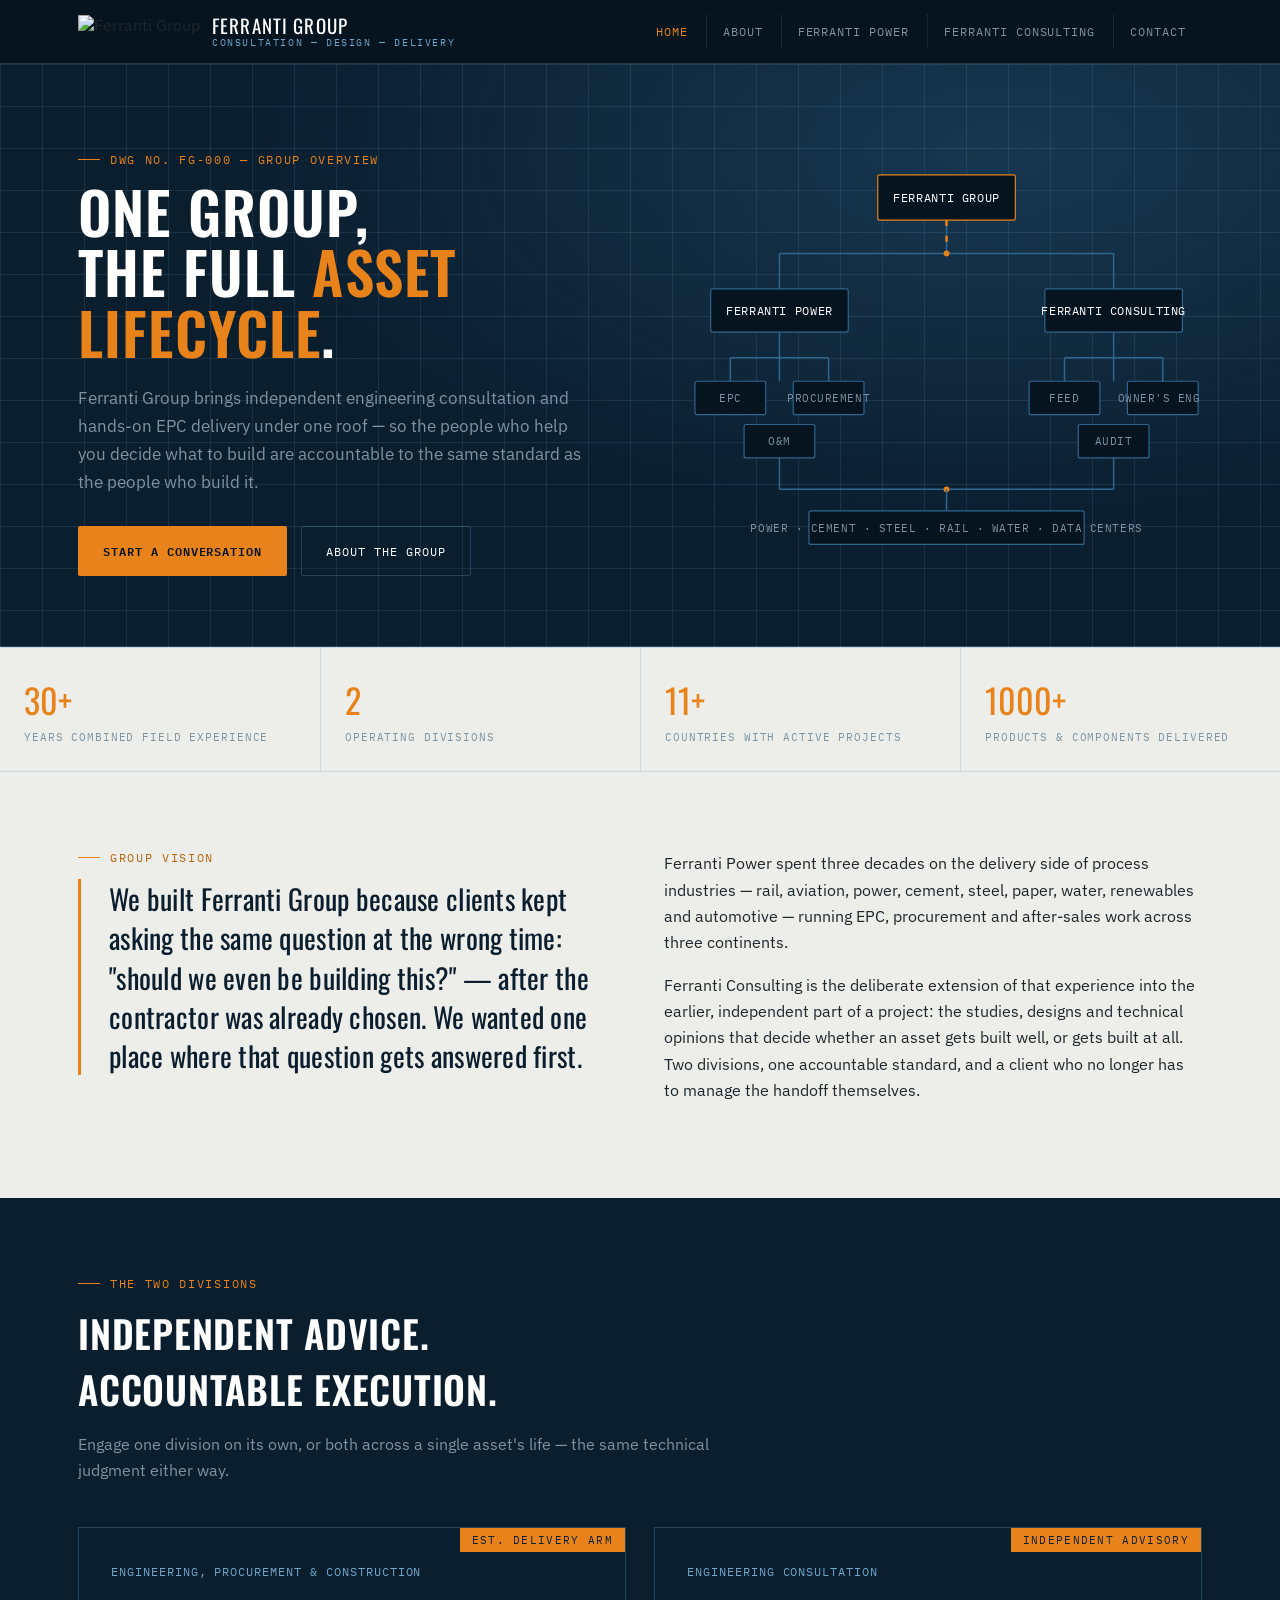
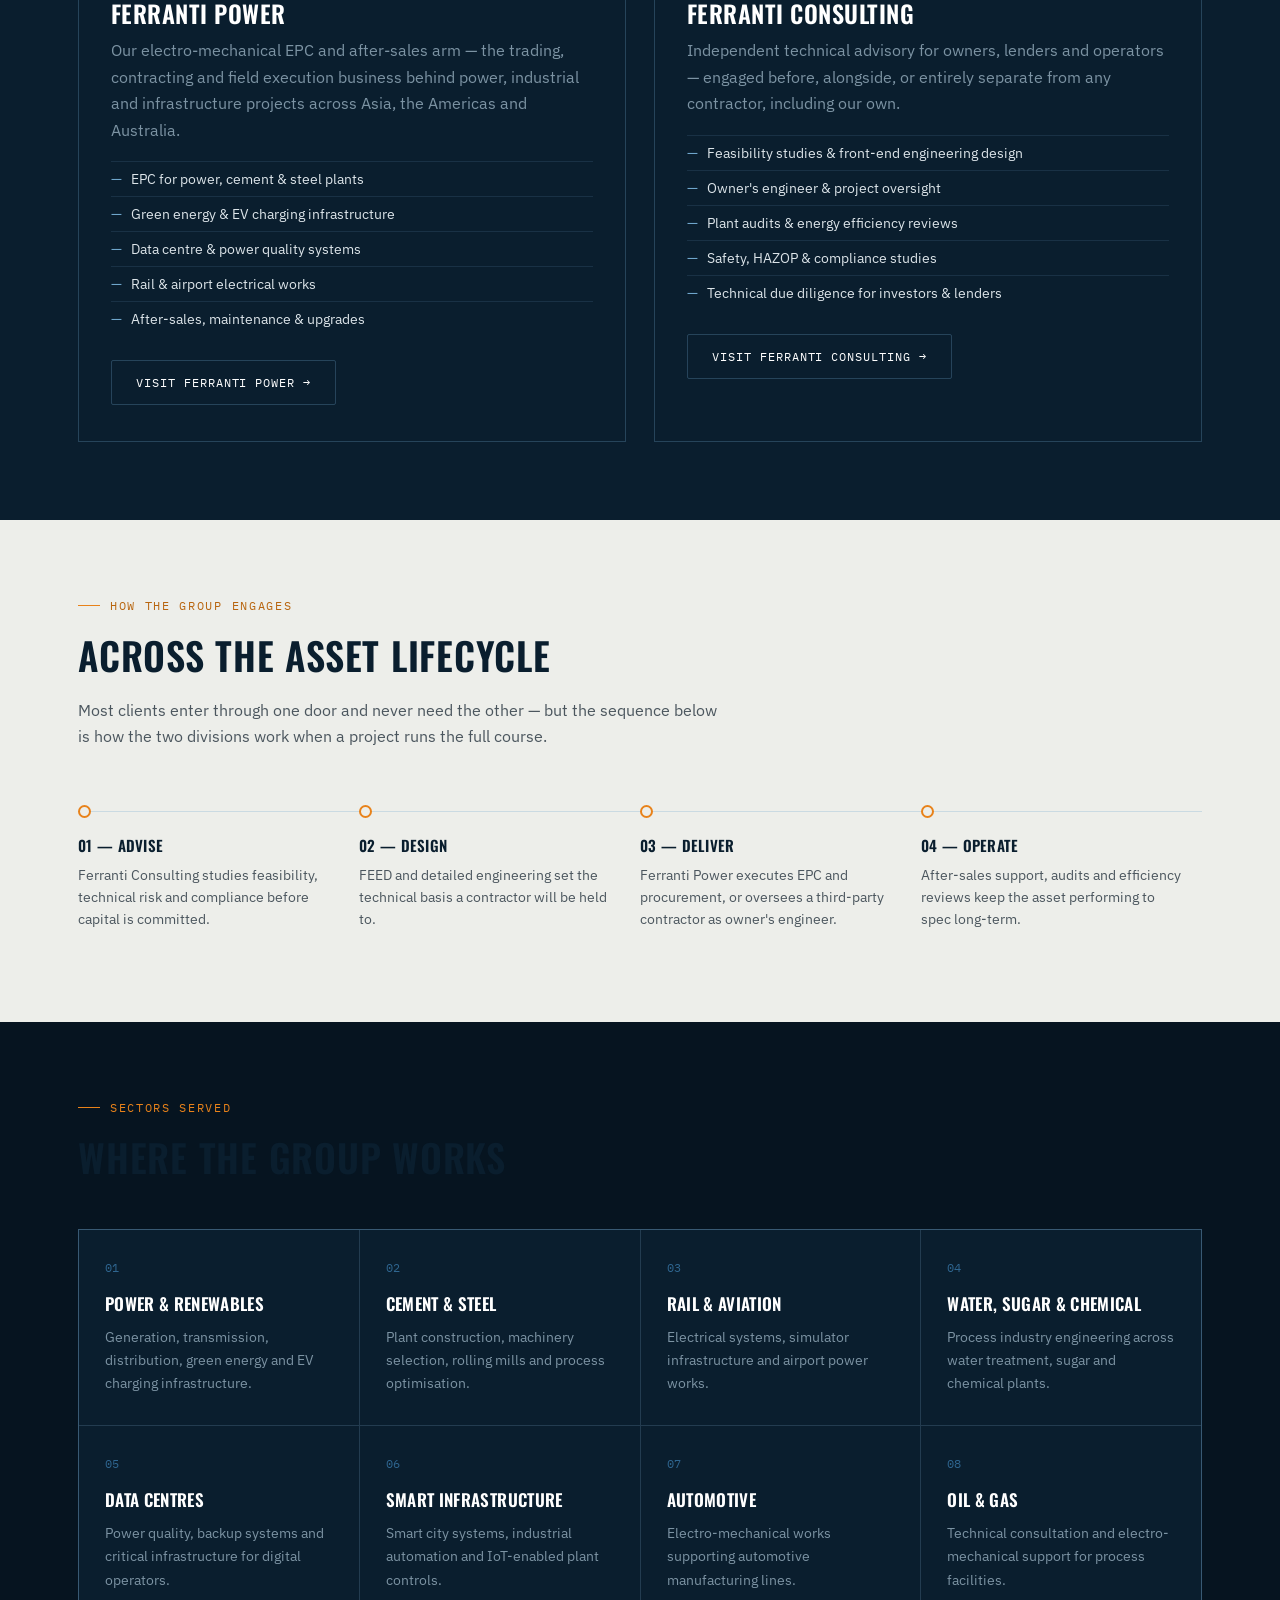
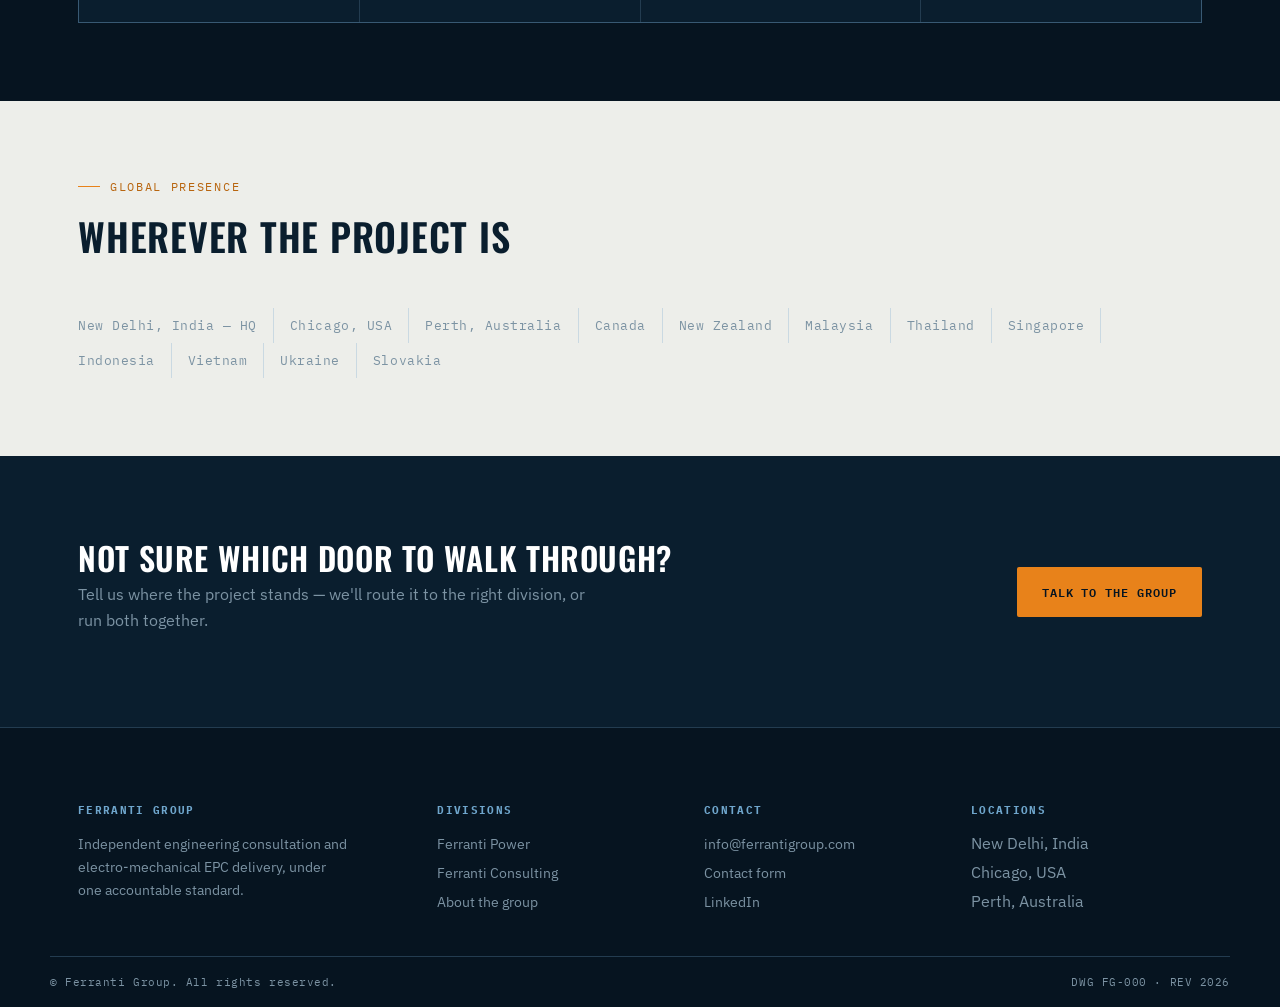
==== index.html @ d4865c5b "Initial commit" ====
<!DOCTYPE html>
<html lang="en">
<head>
<meta charset="UTF-8">
<meta name="viewport" content="width=device-width, initial-scale=1, shrink-to-fit=no">
<title>Ferranti Group | Engineering Consultation, EPC &amp; Electro-Mechanical Delivery</title>
<meta name="description" content="Ferranti Group is the parent of Ferranti Power (EPC &amp; electro-mechanical delivery) and Ferranti Consulting (independent engineering advisory), serving power, cement, steel, rail, water and infrastructure clients worldwide.">
<link rel="preconnect" href="https://fonts.googleapis.com">
<link href="https://fonts.googleapis.com/css2?family=Oswald:wght@500;600;700&family=IBM+Plex+Sans:wght@400;500;600&family=IBM+Plex+Mono:wght@400;500&display=swap" rel="stylesheet">
<link rel="stylesheet" href="css/style.css">
</head>
<body>

<header class="titleblock-header">
  <div class="bar">
    <a class="brand" href="index.html">
      <img src="https://ferrantipower.com/images/icon/logo-noBG.png" alt="Ferranti Group">
      <span class="brand-text">
        <span class="g">Ferranti Group</span>
        <span class="sub">Consultation — Design — Delivery</span>
      </span>
    </a>
    <button class="nav-toggle" aria-label="Toggle navigation" aria-expanded="false">≡</button>
    <nav class="primary">
      <a href="index.html" class="active">Home</a>
      <a href="about.html">About</a>
      <a href="power.html">Ferranti Power</a>
      <a href="consulting.html">Ferranti Consulting</a>
      <a href="contact.html">Contact</a>
    </nav>
  </div>
</header>

<!-- HERO -->
<section class="hero">
  <div class="wrap">
    <div class="hero-grid">
      <div>
        <div class="eyebrow">DWG NO. FG-000 — GROUP OVERVIEW</div>
        <h1>One group,<br>the full <em>asset lifecycle</em>.</h1>
        <p class="lede">Ferranti Group brings independent engineering consultation and hands-on EPC delivery under one roof — so the people who help you decide what to build are accountable to the same standard as the people who build it.</p>
        <div class="cta-row">
          <a href="contact.html" class="btn btn-amber">Start a conversation</a>
          <a href="about.html" class="btn btn-outline">About the group</a>
        </div>
      </div>

      <div class="sld-wrap" aria-hidden="false" role="img" aria-label="Diagram showing Ferranti Group connected to its two divisions, Ferranti Power and Ferranti Consulting, which together serve the Power, Industrial, Infrastructure and Rail &amp; Aviation sectors.">
        <svg viewBox="0 0 520 400" xmlns="http://www.w3.org/2000/svg">
          <!-- group node -->
          <rect x="190" y="10" width="140" height="46" class="sld-node-box hi" rx="2"/>
          <text x="260" y="38" text-anchor="middle" class="sld-node-label strong">FERRANTI GROUP</text>

          <!-- trunk line -->
          <path d="M260,56 V90" class="sld-line"/>
          <path d="M260,56 V90" class="sld-pulse"/>
          <path d="M90,90 H430" class="sld-line"/>
          <circle cx="260" cy="90" r="3" class="sld-dot"/>

          <!-- branch to power -->
          <path d="M90,90 V126" class="sld-line"/>
          <rect x="20" y="126" width="140" height="44" class="sld-node-box" rx="2"/>
          <text x="90" y="153" text-anchor="middle" class="sld-node-label strong">FERRANTI POWER</text>

          <!-- branch to consulting -->
          <path d="M430,90 V126" class="sld-line"/>
          <rect x="360" y="126" width="140" height="44" class="sld-node-box" rx="2"/>
          <text x="430" y="153" text-anchor="middle" class="sld-node-label strong">FERRANTI CONSULTING</text>

          <!-- power sub-branches -->
          <path d="M90,170 V196 M40,196 H140 M40,196 V220 M90,196 V220 M140,196 V220" class="sld-line"/>
          <rect x="4" y="220" width="72" height="34" class="sld-node-box" rx="2"/>
          <text x="40" y="241" text-anchor="middle" class="sld-node-label">EPC</text>
          <rect x="54" y="264" width="72" height="34" class="sld-node-box" rx="2" transform="translate(0,0)"/>
          <text x="90" y="285" text-anchor="middle" class="sld-node-label">O&amp;M</text>
          <rect x="104" y="220" width="72" height="34" class="sld-node-box" rx="2"/>
          <text x="140" y="241" text-anchor="middle" class="sld-node-label">PROCUREMENT</text>

          <!-- consulting sub-branches -->
          <path d="M430,170 V196 M380,196 H480 M380,196 V220 M430,196 V220 M480,196 V220" class="sld-line"/>
          <rect x="344" y="220" width="72" height="34" class="sld-node-box" rx="2"/>
          <text x="380" y="241" text-anchor="middle" class="sld-node-label">FEED</text>
          <rect x="394" y="264" width="72" height="34" class="sld-node-box" rx="2"/>
          <text x="430" y="285" text-anchor="middle" class="sld-node-label">AUDIT</text>
          <rect x="444" y="220" width="72" height="34" class="sld-node-box" rx="2"/>
          <text x="480" y="241" text-anchor="middle" class="sld-node-label">OWNER'S ENG.</text>

          <!-- sector bus at bottom -->
          <path d="M90,298 V330 M430,298 V330 M90,330 H430" class="sld-line"/>
          <circle cx="260" cy="330" r="3" class="sld-dot"/>
          <path d="M260,330 V352" class="sld-line"/>
          <rect x="120" y="352" width="280" height="34" class="sld-node-box" rx="2"/>
          <text x="260" y="373" text-anchor="middle" class="sld-node-label">POWER · CEMENT · STEEL · RAIL · WATER · DATA CENTERS</text>
        </svg>
      </div>
    </div>
  </div>
</section>

<!-- STAT STRIP -->
<div class="stat-strip">
  <div class="stat"><span class="n">30+</span><span class="l">Years combined field experience</span></div>
  <div class="stat"><span class="n">2</span><span class="l">Operating divisions</span></div>
  <div class="stat"><span class="n">11+</span><span class="l">Countries with active projects</span></div>
  <div class="stat"><span class="n">1000+</span><span class="l">Products &amp; components delivered</span></div>
</div>

<!-- VISION -->
<section>
  <div class="wrap two-col">
    <div>
      <div class="eyebrow on-paper">GROUP VISION</div>
      <div class="vision-block">
        <p>We built Ferranti Group because clients kept asking the same question at the wrong time: "should we even be building this?" — after the contractor was already chosen. We wanted one place where that question gets answered first.</p>
      </div>
    </div>
    <div>
      <p>Ferranti Power spent three decades on the delivery side of process industries — rail, aviation, power, cement, steel, paper, water, renewables and automotive — running EPC, procurement and after-sales work across three continents.</p>
      <p>Ferranti Consulting is the deliberate extension of that experience into the earlier, independent part of a project: the studies, designs and technical opinions that decide whether an asset gets built well, or gets built at all. Two divisions, one accountable standard, and a client who no longer has to manage the handoff themselves.</p>
    </div>
  </div>
</section>

<!-- DIVISIONS -->
<section class="on-navy">
  <div class="wrap">
    <div class="section-head">
      <div class="eyebrow">THE TWO DIVISIONS</div>
      <h2>Independent advice.<br>Accountable execution.</h2>
      <p>Engage one division on its own, or both across a single asset's life — the same technical judgment either way.</p>
    </div>
    <div class="division-grid">
      <div class="division-card" data-tag="EST. DELIVERY ARM">
        <span class="role">Engineering, Procurement &amp; Construction</span>
        <h3>Ferranti Power</h3>
        <p>Our electro-mechanical EPC and after-sales arm — the trading, contracting and field execution business behind power, industrial and infrastructure projects across Asia, the Americas and Australia.</p>
        <ul>
          <li>EPC for power, cement &amp; steel plants</li>
          <li>Green energy &amp; EV charging infrastructure</li>
          <li>Data centre &amp; power quality systems</li>
          <li>Rail &amp; airport electrical works</li>
          <li>After-sales, maintenance &amp; upgrades</li>
        </ul>
        <a href="power.html" class="btn btn-outline">Visit Ferranti Power →</a>
      </div>
      <div class="division-card" data-tag="INDEPENDENT ADVISORY">
        <span class="role">Engineering Consultation</span>
        <h3>Ferranti Consulting</h3>
        <p>Independent technical advisory for owners, lenders and operators — engaged before, alongside, or entirely separate from any contractor, including our own.</p>
        <ul>
          <li>Feasibility studies &amp; front-end engineering design</li>
          <li>Owner's engineer &amp; project oversight</li>
          <li>Plant audits &amp; energy efficiency reviews</li>
          <li>Safety, HAZOP &amp; compliance studies</li>
          <li>Technical due diligence for investors &amp; lenders</li>
        </ul>
        <a href="consulting.html" class="btn btn-outline">Visit Ferranti Consulting →</a>
      </div>
    </div>
  </div>
</section>

<!-- LIFECYCLE -->
<section>
  <div class="wrap">
    <div class="section-head on-paper">
      <div class="eyebrow on-paper">HOW THE GROUP ENGAGES</div>
      <h2>Across the asset lifecycle</h2>
      <p>Most clients enter through one door and never need the other — but the sequence below is how the two divisions work when a project runs the full course.</p>
    </div>
    <div class="lifecycle">
      <div class="step"><span class="dot"></span><h4>01 — Advise</h4><p>Ferranti Consulting studies feasibility, technical risk and compliance before capital is committed.</p></div>
      <div class="step"><span class="dot"></span><h4>02 — Design</h4><p>FEED and detailed engineering set the technical basis a contractor will be held to.</p></div>
      <div class="step"><span class="dot"></span><h4>03 — Deliver</h4><p>Ferranti Power executes EPC and procurement, or oversees a third-party contractor as owner's engineer.</p></div>
      <div class="step"><span class="dot"></span><h4>04 — Operate</h4><p>After-sales support, audits and efficiency reviews keep the asset performing to spec long-term.</p></div>
    </div>
  </div>
</section>

<!-- SECTORS -->
<section class="on-navy-deep">
  <div class="wrap">
    <div class="section-head">
      <div class="eyebrow">SECTORS SERVED</div>
      <h2>Where the group works</h2>
    </div>
    <div class="card-grid">
      <div class="card" style="background:var(--navy);border-color:var(--line);">
        <span class="num">01</span>
        <h4 style="color:#fff;">Power &amp; Renewables</h4>
        <p style="color:var(--mist);">Generation, transmission, distribution, green energy and EV charging infrastructure.</p>
      </div>
      <div class="card" style="background:var(--navy);border-color:var(--line);">
        <span class="num">02</span>
        <h4 style="color:#fff;">Cement &amp; Steel</h4>
        <p style="color:var(--mist);">Plant construction, machinery selection, rolling mills and process optimisation.</p>
      </div>
      <div class="card" style="background:var(--navy);border-color:var(--line);">
        <span class="num">03</span>
        <h4 style="color:#fff;">Rail &amp; Aviation</h4>
        <p style="color:var(--mist);">Electrical systems, simulator infrastructure and airport power works.</p>
      </div>
      <div class="card" style="background:var(--navy);border-color:var(--line);">
        <span class="num">04</span>
        <h4 style="color:#fff;">Water, Sugar &amp; Chemical</h4>
        <p style="color:var(--mist);">Process industry engineering across water treatment, sugar and chemical plants.</p>
      </div>
      <div class="card" style="background:var(--navy);border-color:var(--line);">
        <span class="num">05</span>
        <h4 style="color:#fff;">Data Centres</h4>
        <p style="color:var(--mist);">Power quality, backup systems and critical infrastructure for digital operators.</p>
      </div>
      <div class="card" style="background:var(--navy);border-color:var(--line);">
        <span class="num">06</span>
        <h4 style="color:#fff;">Smart Infrastructure</h4>
        <p style="color:var(--mist);">Smart city systems, industrial automation and IoT-enabled plant controls.</p>
      </div>
      <div class="card" style="background:var(--navy);border-color:var(--line);">
        <span class="num">07</span>
        <h4 style="color:#fff;">Automotive</h4>
        <p style="color:var(--mist);">Electro-mechanical works supporting automotive manufacturing lines.</p>
      </div>
      <div class="card" style="background:var(--navy);border-color:var(--line);">
        <span class="num">08</span>
        <h4 style="color:#fff;">Oil &amp; Gas</h4>
        <p style="color:var(--mist);">Technical consultation and electro-mechanical support for process facilities.</p>
      </div>
    </div>
  </div>
</section>

<!-- GLOBAL PRESENCE -->
<section>
  <div class="wrap">
    <div class="section-head on-paper">
      <div class="eyebrow on-paper">GLOBAL PRESENCE</div>
      <h2>Wherever the project is</h2>
    </div>
    <div class="geo-list">
      <span>New Delhi, India — HQ</span>
      <span>Chicago, USA</span>
      <span>Perth, Australia</span>
      <span>Canada</span>
      <span>New Zealand</span>
      <span>Malaysia</span>
      <span>Thailand</span>
      <span>Singapore</span>
      <span>Indonesia</span>
      <span>Vietnam</span>
      <span>Ukraine</span>
      <span>Slovakia</span>
    </div>
  </div>
</section>

<!-- CTA -->
<section class="on-navy">
  <div class="wrap" style="display:flex;flex-wrap:wrap;justify-content:space-between;align-items:center;gap:24px;">
    <div>
      <h2 style="color:#fff;font-size:clamp(24px,3vw,32px);">Not sure which door to walk through?</h2>
      <p style="max-width:52ch;">Tell us where the project stands — we'll route it to the right division, or run both together.</p>
    </div>
    <a href="contact.html" class="btn btn-amber">Talk to the group</a>
  </div>
</section>

<footer>
  <div class="wrap footer-grid">
    <div>
      <h5>Ferranti Group</h5>
      <p style="max-width:34ch;">Independent engineering consultation and electro-mechanical EPC delivery, under one accountable standard.</p>
    </div>
    <div>
      <h5>Divisions</h5>
      <ul>
        <li><a href="power.html">Ferranti Power</a></li>
        <li><a href="consulting.html">Ferranti Consulting</a></li>
        <li><a href="about.html">About the group</a></li>
      </ul>
    </div>
    <div>
      <h5>Contact</h5>
      <ul>
        <li><a href="mailto:info@ferrantigroup.com">info@ferrantigroup.com</a></li>
        <li><a href="contact.html">Contact form</a></li>
        <li><a href="https://www.linkedin.com/in/ferranti-power-912713331/">LinkedIn</a></li>
      </ul>
    </div>
    <div>
      <h5>Locations</h5>
      <ul>
        <li>New Delhi, India</li>
        <li>Chicago, USA</li>
        <li>Perth, Australia</li>
      </ul>
    </div>
  </div>
  <div class="wrap footer-bottom">
    <span>© Ferranti Group. All rights reserved.</span>
    <span>DWG FG-000 · REV 2026</span>
  </div>
</footer>

<script src="js/script.js"></script>
</body>
</html>
---- css/style.css ----
/* =========================================================
   FERRANTI GROUP — Design tokens
   Direction: engineering drawing / single-line-diagram system.
   Navy drafting background, steel-blue schematic lines, amber
   signal accent (the one "hazard tape" color used for actions
   and active states), set in an industrial condensed display
   face with a technical mono face for drawing annotations.
   ========================================================= */

:root{
  --navy: #0A1E2E;
  --navy-deep: #061420;
  --steel: #2F6690;
  --steel-light: #6FA6CC;
  --amber: #E8821A;
  --amber-dim: #B8650F;
  --paper: #EDEEEA;
  --paper-dim: #E1E3DC;
  --graphite: #1E262C;
  --mist: #7C93A3;
  --line: rgba(111,166,204,0.28);
  --line-soft: rgba(111,166,204,0.14);

  --display: "Oswald", "Arial Narrow", sans-serif;
  --body: "IBM Plex Sans", -apple-system, "Segoe UI", sans-serif;
  --mono: "IBM Plex Mono", "SFMono-Regular", monospace;

  --container: 1180px;
}

*{ box-sizing:border-box; }
html{ scroll-behavior:smooth; }
body{
  margin:0;
  font-family:var(--body);
  color:var(--graphite);
  background:var(--paper);
  -webkit-font-smoothing:antialiased;
}
img{ max-width:100%; display:block; }
a{ color:inherit; text-decoration:none; }
h1,h2,h3,h4{
  font-family:var(--display);
  text-transform:uppercase;
  letter-spacing:0.02em;
  margin:0;
  font-weight:600;
  color:var(--navy);
}
p{ line-height:1.65; margin:0 0 1em; color:var(--graphite); }
.wrap{ max-width:var(--container); margin:0 auto; padding:0 28px; }

/* Focus visibility */
a:focus-visible, button:focus-visible, input:focus-visible, textarea:focus-visible{
  outline:2px solid var(--amber);
  outline-offset:3px;
}

@media (prefers-reduced-motion: reduce){
  *{ animation-duration:0.001ms !important; animation-iteration-count:1 !important; transition-duration:0.001ms !important; scroll-behavior:auto !important; }
}

/* ---------- eyebrow / mono labels (drawing annotation style) ---------- */
.eyebrow{
  font-family:var(--mono);
  font-size:12px;
  letter-spacing:0.14em;
  text-transform:uppercase;
  color:var(--amber);
  display:flex;
  align-items:center;
  gap:10px;
  margin-bottom:14px;
}
.eyebrow::before{
  content:"";
  width:22px; height:1px;
  background:var(--amber);
  display:inline-block;
}
.eyebrow.on-paper{ color:var(--amber-dim); }

/* ---------- Title-block header (styled like a drawing title block) ---------- */
.titleblock-header{
  background:var(--navy-deep);
  border-bottom:1px solid var(--line);
  position:sticky; top:0; z-index:50;
}
.titleblock-header .bar{
  display:flex; align-items:center; justify-content:space-between;
  padding:14px 28px;
  max-width:var(--container); margin:0 auto;
}
.brand{ display:flex; align-items:center; gap:12px; }
.brand img{ height:34px; width:auto; }
.brand-text{ display:flex; flex-direction:column; line-height:1; }
.brand-text .g{
  font-family:var(--display); color:#fff; font-size:19px; letter-spacing:0.06em; text-transform:uppercase;
}
.brand-text .sub{
  font-family:var(--mono); color:var(--steel-light); font-size:10px; letter-spacing:0.16em; text-transform:uppercase; margin-top:3px;
}
nav.primary{ display:flex; align-items:center; gap:2px; }
nav.primary a{
  font-family:var(--mono);
  font-size:12px;
  letter-spacing:0.08em;
  text-transform:uppercase;
  color:var(--mist);
  padding:10px 16px;
  border-left:1px solid var(--line-soft);
  transition:color .15s ease;
}
nav.primary a:first-child{ border-left:none; }
nav.primary a:hover, nav.primary a.active{ color:#fff; }
nav.primary a.active{ color:var(--amber); }
.nav-toggle{
  display:none; background:none; border:1px solid var(--line); color:#fff;
  width:40px; height:40px; border-radius:2px; cursor:pointer;
  font-family:var(--mono); font-size:16px;
}

@media (max-width: 860px){
  nav.primary{
    display:none; position:absolute; top:100%; left:0; right:0;
    flex-direction:column; background:var(--navy-deep); border-bottom:1px solid var(--line);
  }
  nav.primary.open{ display:flex; }
  nav.primary a{ border-left:none; border-top:1px solid var(--line-soft); padding:14px 28px; }
  .nav-toggle{ display:block; }
}

/* ---------- Hero ---------- */
.hero{
  background:
    radial-gradient(ellipse at 78% 15%, rgba(47,102,144,0.35), transparent 55%),
    var(--navy);
  background-image:
    linear-gradient(var(--line-soft) 1px, transparent 1px),
    linear-gradient(90deg, var(--line-soft) 1px, transparent 1px),
    radial-gradient(ellipse at 78% 15%, rgba(47,102,144,0.35), transparent 55%),
    linear-gradient(var(--navy), var(--navy));
  background-size: 42px 42px, 42px 42px, auto, auto;
  color:#fff;
  padding:88px 0 70px;
  position:relative;
  overflow:hidden;
  border-bottom:1px solid var(--line);
}
.hero .wrap{ position:relative; z-index:2; }
.hero-grid{
  display:grid; grid-template-columns:1.05fr 0.95fr; gap:48px; align-items:center;
}
.hero h1{
  color:#fff; font-size:clamp(34px,4.6vw,58px); line-height:1.04; margin-bottom:22px;
}
.hero h1 em{ font-style:normal; color:var(--amber); }
.hero .lede{ color:var(--mist); font-size:17px; max-width:52ch; margin-bottom:30px; }
.hero .cta-row{ display:flex; gap:14px; flex-wrap:wrap; }

@media (max-width: 900px){
  .hero-grid{ grid-template-columns:1fr; }
}

/* ---------- Buttons ---------- */
.btn{
  font-family:var(--mono); font-size:12px; letter-spacing:0.08em; text-transform:uppercase;
  padding:14px 24px; border-radius:2px; display:inline-flex; align-items:center; gap:10px;
  border:1px solid transparent; cursor:pointer; transition:transform .15s ease, background .15s ease, border-color .15s ease;
}
.btn-amber{ background:var(--amber); color:var(--navy-deep); font-weight:600; }
.btn-amber:hover{ background:#fff; }
.btn-outline{ border-color:var(--line); color:#fff; }
.btn-outline:hover{ border-color:var(--steel-light); color:var(--steel-light); }
.btn-outline.on-paper{ border-color:var(--steel); color:var(--navy); }
.btn-outline.on-paper:hover{ border-color:var(--navy); background:var(--navy); color:#fff; }
.btn:hover{ transform:translateY(-1px); }

/* ---------- Single-line diagram (signature element) ---------- */
.sld-wrap{ position:relative; }
.sld-wrap svg{ width:100%; height:auto; }
.sld-node-label{
  font-family:var(--mono); font-size:11px; letter-spacing:0.05em; fill:var(--mist); text-transform:uppercase;
}
.sld-node-label.strong{ fill:#fff; font-size:12.5px; }
.sld-line{ stroke:var(--steel); stroke-width:1.5; fill:none; }
.sld-pulse{
  stroke:var(--amber); stroke-width:2.5; fill:none;
  stroke-dasharray:6 10;
  animation:dash 2.6s linear infinite;
}
@keyframes dash{ to{ stroke-dashoffset:-160; } }
.sld-node-box{ fill:var(--navy-deep); stroke:var(--steel); stroke-width:1.2; }
.sld-node-box.hi{ stroke:var(--amber); }
.sld-dot{ fill:var(--amber); }

/* ---------- Sections ---------- */
section{ padding:78px 0; }
.section-head{ max-width:640px; margin-bottom:44px; }
.section-head h2{ font-size:clamp(26px,3.2vw,38px); margin-bottom:14px; }
.section-head p{ color:var(--mist); font-size:16px; }
.section-head.on-paper p{ color:#4B565E; }
section.on-navy{ background:var(--navy); color:#fff; }
section.on-navy h2, section.on-navy h3{ color:#fff; }
section.on-navy p{ color:var(--mist); }
section.on-navy-deep{ background:var(--navy-deep); color:#fff; }

/* divisions */
.division-grid{ display:grid; grid-template-columns:1fr 1fr; gap:28px; }
.division-card{
  background:var(--navy); border:1px solid var(--line);
  padding:36px 32px; position:relative; overflow:hidden;
}
.division-card::before{
  content:attr(data-tag); position:absolute; top:0; right:0;
  font-family:var(--mono); font-size:11px; letter-spacing:.12em; color:var(--navy);
  background:var(--amber); padding:5px 12px;
}
.division-card h3{ color:#fff; font-size:24px; margin-bottom:6px; }
.division-card .role{ font-family:var(--mono); font-size:12px; color:var(--steel-light); letter-spacing:.08em; text-transform:uppercase; margin-bottom:16px; display:block; }
.division-card p{ color:var(--mist); }
.division-card ul{ margin:18px 0 24px; padding:0; list-style:none; }
.division-card li{
  font-size:14px; color:#DCE4E9; padding:8px 0 8px 20px; position:relative;
  border-top:1px solid var(--line-soft);
}
.division-card li::before{ content:"—"; position:absolute; left:0; color:var(--steel-light); }

@media (max-width:860px){ .division-grid{ grid-template-columns:1fr; } }

/* service / sector grid */
.card-grid{ display:grid; grid-template-columns:repeat(4,1fr); gap:1px; background:var(--line); border:1px solid var(--line); }
.card{ background:var(--paper); padding:30px 26px; }
.card .num{ font-family:var(--mono); color:var(--steel); font-size:12px; display:block; margin-bottom:16px; }
.card h4{ font-size:17px; margin-bottom:10px; color:var(--navy); }
.card p{ font-size:14px; color:#4B565E; margin:0; }
@media (max-width:980px){ .card-grid{ grid-template-columns:repeat(2,1fr); } }
@media (max-width:560px){ .card-grid{ grid-template-columns:1fr; } }

/* stat strip */
.stat-strip{ display:grid; grid-template-columns:repeat(4,1fr); border-top:1px solid var(--line); border-bottom:1px solid var(--line); }
.stat{ padding:26px 24px; border-left:1px solid var(--line); }
.stat:first-child{ border-left:none; }
.stat .n{ font-family:var(--display); font-size:34px; color:var(--amber); display:block; }
.stat .l{ font-family:var(--mono); font-size:11px; color:var(--mist); letter-spacing:.08em; text-transform:uppercase; }
@media (max-width:760px){ .stat-strip{ grid-template-columns:1fr 1fr; } .stat{ border-top:1px solid var(--line); } }

/* locations / global presence */
.geo-list{ display:flex; flex-wrap:wrap; gap:0; font-family:var(--mono); font-size:13px; letter-spacing:.04em; }
.geo-list span{ padding:9px 16px 9px 0; margin-right:16px; border-right:1px solid var(--line); color:var(--mist); }
.geo-list span:last-child{ border-right:none; }

/* partners strip */
.partner-strip{ display:flex; flex-wrap:wrap; gap:34px; align-items:center; opacity:0.85; }
.partner-strip img{ height:34px; width:auto; filter:grayscale(1); }

/* quote / vision block */
.vision-block{
  border-left:3px solid var(--amber); padding-left:28px; max-width:760px;
}
.vision-block p{ font-family:var(--display); text-transform:none; font-size:clamp(20px,2.4vw,28px); line-height:1.4; color:var(--navy); letter-spacing:0.01em; }
section.on-navy .vision-block p{ color:#fff; }

/* timeline / lifecycle */
.lifecycle{ display:grid; grid-template-columns:repeat(4,1fr); gap:0; position:relative; margin-top:20px; }
.lifecycle::before{
  content:""; position:absolute; top:17px; left:0; right:0; height:1px; background:var(--line);
}
.lifecycle .step{ position:relative; padding-top:40px; padding-right:20px; }
.lifecycle .step .dot{ position:absolute; top:11px; left:0; width:13px; height:13px; border-radius:50%; background:var(--paper); border:2px solid var(--amber); }
.lifecycle .step h4{ font-size:15px; margin-bottom:8px; }
.lifecycle .step p{ font-size:13.5px; color:#4B565E; }
@media (max-width:820px){
  .lifecycle{ grid-template-columns:1fr; gap:26px; }
  .lifecycle::before{ display:none; }
  .lifecycle .step{ padding-left:30px; padding-top:0; }
  .lifecycle .step .dot{ top:4px; left:0; }
}

/* form */
.form-grid{ display:grid; grid-template-columns:1fr 1fr; gap:44px; }
form.contact-form{ display:grid; gap:16px; }
.field{ display:flex; flex-direction:column; gap:6px; }
.field label{ font-family:var(--mono); font-size:11px; letter-spacing:.08em; text-transform:uppercase; color:var(--mist); }
.field input, .field textarea{
  background:var(--navy-deep); border:1px solid var(--line); color:#fff;
  padding:13px 14px; font-family:var(--body); font-size:14px; border-radius:2px;
}
.field input:focus, .field textarea:focus{ border-color:var(--amber); outline:none; }
.field textarea{ resize:vertical; min-height:120px; }

/* footer / drawing block */
footer{
  background:var(--navy-deep); color:var(--mist); padding:56px 0 0; border-top:1px solid var(--line);
}
.footer-grid{ display:grid; grid-template-columns:1.4fr 1fr 1fr 1fr; gap:36px; padding-bottom:40px; }
.footer-grid h5{
  font-family:var(--mono); font-size:11px; letter-spacing:.12em; text-transform:uppercase; color:var(--steel-light); margin-bottom:16px;
}
.footer-grid p, .footer-grid a{ font-size:14px; color:var(--mist); }
.footer-grid ul{ list-style:none; padding:0; margin:0; display:grid; gap:9px; }
.footer-grid a:hover{ color:#fff; }
.footer-bottom{
  border-top:1px solid var(--line); padding:18px 0; display:flex; justify-content:space-between; align-items:center;
  font-family:var(--mono); font-size:11px; letter-spacing:.05em; color:var(--mist); flex-wrap:wrap; gap:10px;
}
@media (max-width:900px){ .footer-grid{ grid-template-columns:1fr 1fr; } }
@media (max-width:560px){ .footer-grid{ grid-template-columns:1fr; } }

/* page header for inner pages */
.page-header{
  background:var(--navy-deep); color:#fff; padding:56px 0 42px; border-bottom:1px solid var(--line);
  background-image:linear-gradient(var(--line-soft) 1px, transparent 1px), linear-gradient(90deg, var(--line-soft) 1px, transparent 1px);
  background-size:42px 42px;
}
.page-header .dwg{ font-family:var(--mono); font-size:11px; color:var(--steel-light); letter-spacing:.1em; margin-bottom:10px; }
.page-header h1{ color:#fff; font-size:clamp(28px,4vw,44px); }
.page-header p{ color:var(--mist); max-width:60ch; margin-top:14px; }

/* two column content */
.two-col{ display:grid; grid-template-columns:1fr 1fr; gap:48px; align-items:start; }
@media (max-width:860px){ .two-col{ grid-template-columns:1fr; } }

.badge-row{ display:flex; flex-wrap:wrap; gap:10px; margin-top:18px; }
.badge{
  font-family:var(--mono); font-size:11px; letter-spacing:.06em; text-transform:uppercase;
  border:1px solid var(--line); color:var(--mist); padding:7px 12px; border-radius:2px;
}
.badge.on-paper{ color:var(--navy); border-color:var(--steel); }
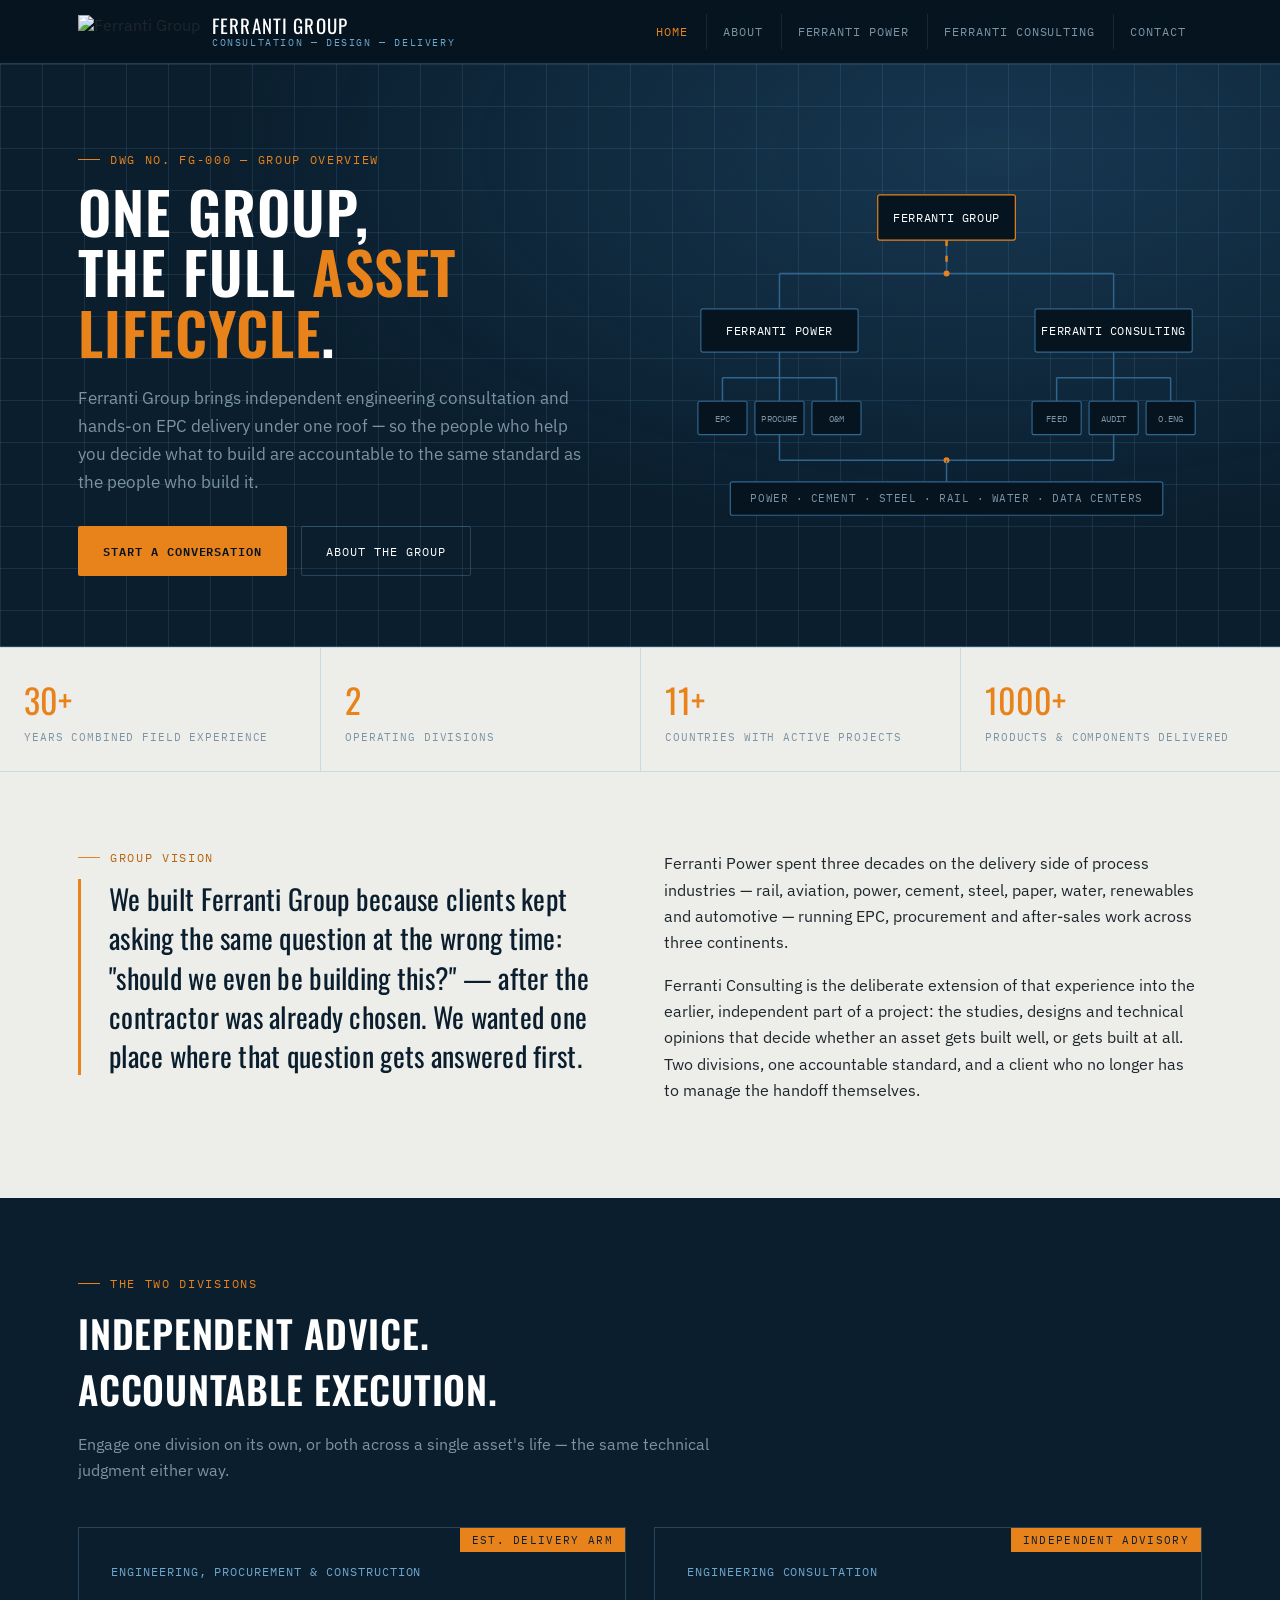
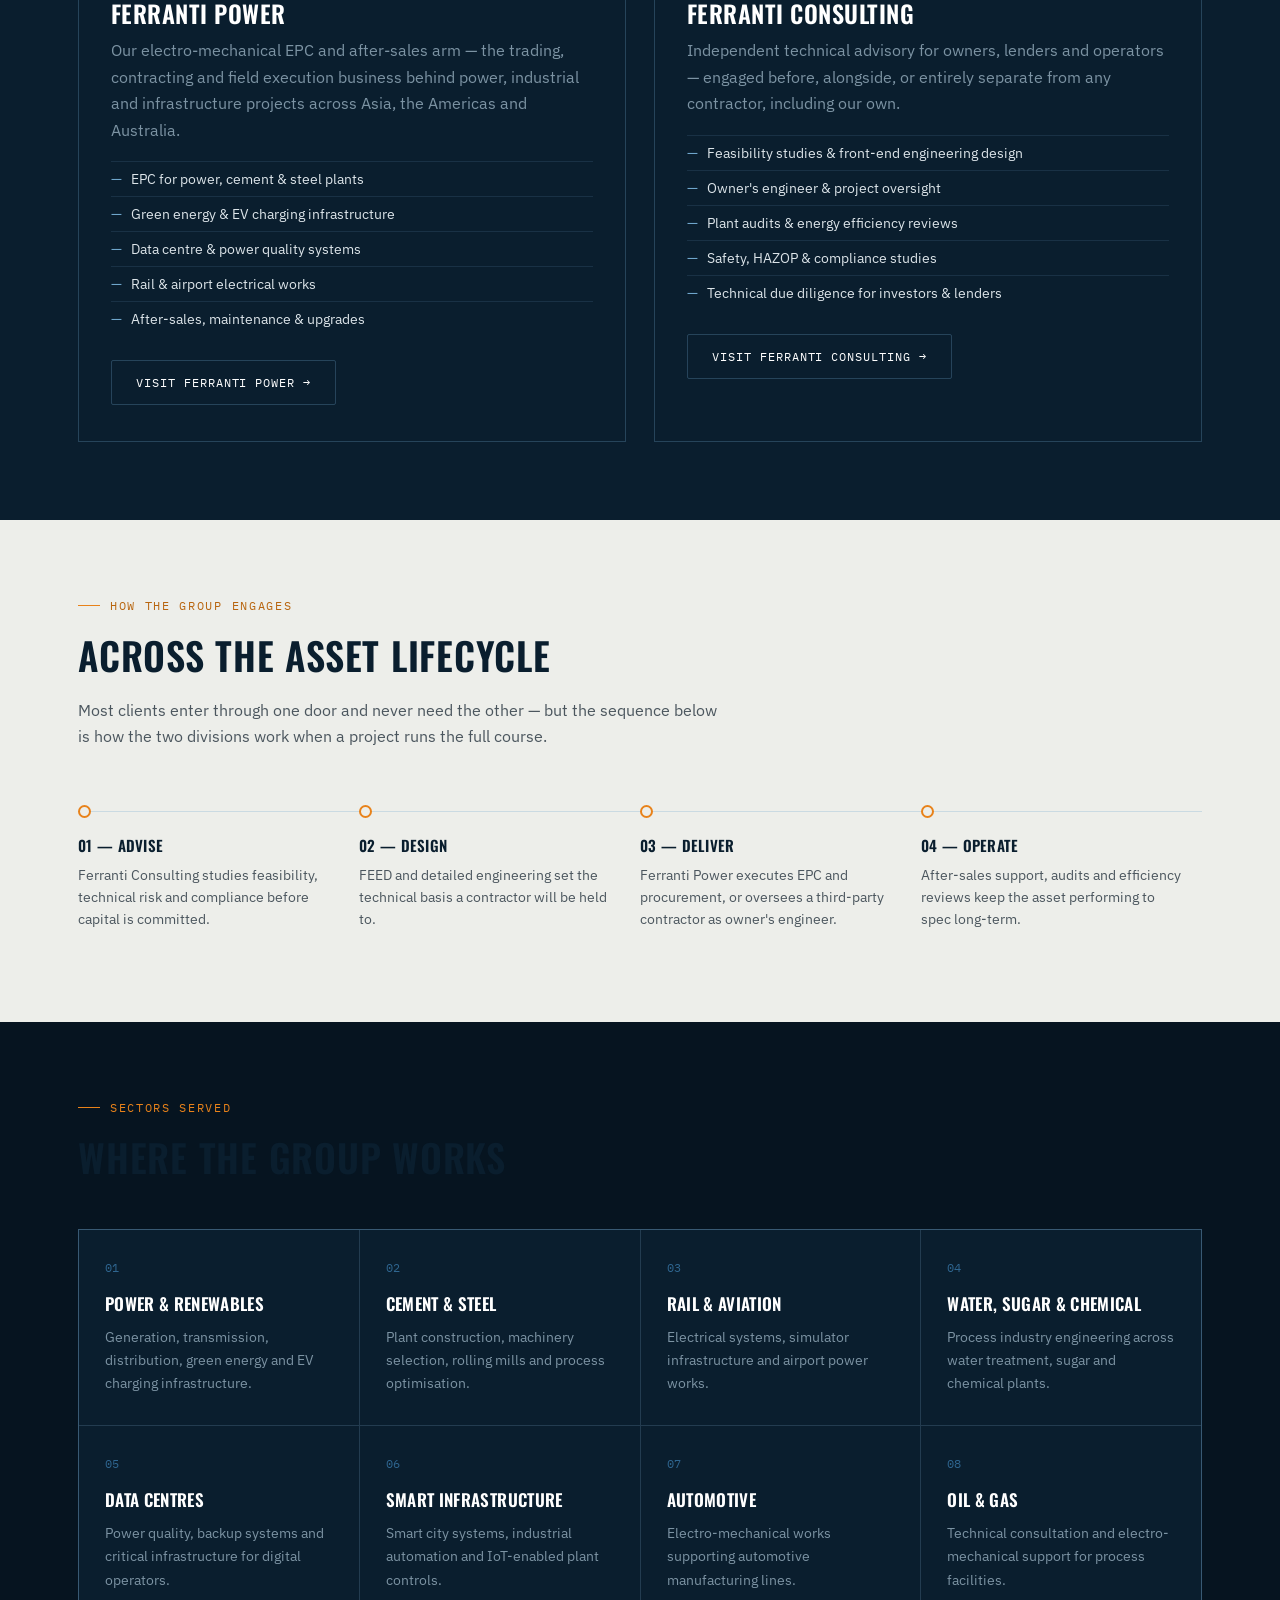
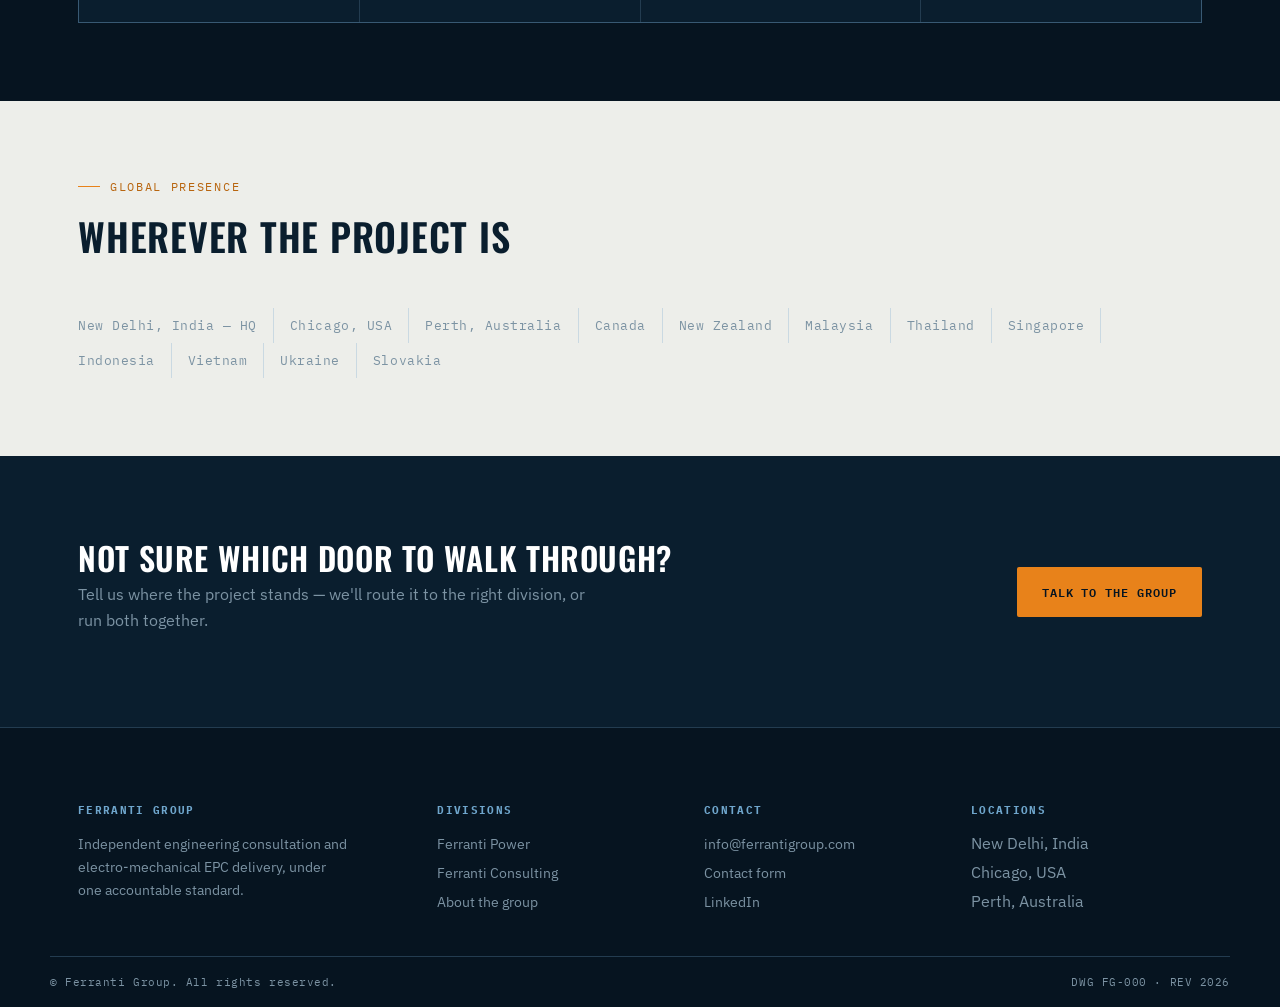
==== commit 9668aa64: "updated about and fixed the diagram overflow" ====
--- a/index.html
+++ b/index.html
@@ -46,7 +46,7 @@
       </div>
 
       <div class="sld-wrap" aria-hidden="false" role="img" aria-label="Diagram showing Ferranti Group connected to its two divisions, Ferranti Power and Ferranti Consulting, which together serve the Power, Industrial, Infrastructure and Rail &amp; Aviation sectors.">
-        <svg viewBox="0 0 520 400" xmlns="http://www.w3.org/2000/svg">
+        <svg viewBox="0 0 520 360" xmlns="http://www.w3.org/2000/svg">
           <!-- group node -->
           <rect x="190" y="10" width="140" height="46" class="sld-node-box hi" rx="2"/>
           <text x="260" y="38" text-anchor="middle" class="sld-node-label strong">FERRANTI GROUP</text>
@@ -59,38 +59,38 @@
 
           <!-- branch to power -->
           <path d="M90,90 V126" class="sld-line"/>
-          <rect x="20" y="126" width="140" height="44" class="sld-node-box" rx="2"/>
+          <rect x="10" y="126" width="160" height="44" class="sld-node-box" rx="2"/>
           <text x="90" y="153" text-anchor="middle" class="sld-node-label strong">FERRANTI POWER</text>
 
           <!-- branch to consulting -->
           <path d="M430,90 V126" class="sld-line"/>
-          <rect x="360" y="126" width="140" height="44" class="sld-node-box" rx="2"/>
+          <rect x="350" y="126" width="160" height="44" class="sld-node-box" rx="2"/>
           <text x="430" y="153" text-anchor="middle" class="sld-node-label strong">FERRANTI CONSULTING</text>
 
-          <!-- power sub-branches -->
-          <path d="M90,170 V196 M40,196 H140 M40,196 V220 M90,196 V220 M140,196 V220" class="sld-line"/>
-          <rect x="4" y="220" width="72" height="34" class="sld-node-box" rx="2"/>
-          <text x="40" y="241" text-anchor="middle" class="sld-node-label">EPC</text>
-          <rect x="54" y="264" width="72" height="34" class="sld-node-box" rx="2" transform="translate(0,0)"/>
-          <text x="90" y="285" text-anchor="middle" class="sld-node-label">O&amp;M</text>
-          <rect x="104" y="220" width="72" height="34" class="sld-node-box" rx="2"/>
-          <text x="140" y="241" text-anchor="middle" class="sld-node-label">PROCUREMENT</text>
-
-          <!-- consulting sub-branches -->
-          <path d="M430,170 V196 M380,196 H480 M380,196 V220 M430,196 V220 M480,196 V220" class="sld-line"/>
-          <rect x="344" y="220" width="72" height="34" class="sld-node-box" rx="2"/>
-          <text x="380" y="241" text-anchor="middle" class="sld-node-label">FEED</text>
-          <rect x="394" y="264" width="72" height="34" class="sld-node-box" rx="2"/>
-          <text x="430" y="285" text-anchor="middle" class="sld-node-label">AUDIT</text>
-          <rect x="444" y="220" width="72" height="34" class="sld-node-box" rx="2"/>
-          <text x="480" y="241" text-anchor="middle" class="sld-node-label">OWNER'S ENG.</text>
-
-          <!-- sector bus at bottom -->
-          <path d="M90,298 V330 M430,298 V330 M90,330 H430" class="sld-line"/>
-          <circle cx="260" cy="330" r="3" class="sld-dot"/>
-          <path d="M260,330 V352" class="sld-line"/>
-          <rect x="120" y="352" width="280" height="34" class="sld-node-box" rx="2"/>
-          <text x="260" y="373" text-anchor="middle" class="sld-node-label">POWER · CEMENT · STEEL · RAIL · WATER · DATA CENTERS</text>
+          <!-- power sub-branches: EPC / PROCURE / O&M -->
+          <path d="M90,170 V196 M32,196 H148 M32,196 V220 M90,196 V220 M148,196 V220" class="sld-line"/>
+          <rect x="7" y="220" width="50" height="34" class="sld-node-box" rx="2"/>
+          <text x="32" y="241" text-anchor="middle" class="sld-node-label small">EPC</text>
+          <rect x="65" y="220" width="50" height="34" class="sld-node-box" rx="2"/>
+          <text x="90" y="241" text-anchor="middle" class="sld-node-label small">PROCURE</text>
+          <rect x="123" y="220" width="50" height="34" class="sld-node-box" rx="2"/>
+          <text x="148" y="241" text-anchor="middle" class="sld-node-label small">O&amp;M</text>
+
+          <!-- consulting sub-branches: FEED / AUDIT / OWNER'S ENG. -->
+          <path d="M430,170 V196 M372,196 H488 M372,196 V220 M430,196 V220 M488,196 V220" class="sld-line"/>
+          <rect x="347" y="220" width="50" height="34" class="sld-node-box" rx="2"/>
+          <text x="372" y="241" text-anchor="middle" class="sld-node-label small">FEED</text>
+          <rect x="405" y="220" width="50" height="34" class="sld-node-box" rx="2"/>
+          <text x="430" y="241" text-anchor="middle" class="sld-node-label small">AUDIT</text>
+          <rect x="463" y="220" width="50" height="34" class="sld-node-box" rx="2"/>
+          <text x="488" y="241" text-anchor="middle" class="sld-node-label small">O.ENG</text>
+
+          <!-- merge back to a sector bus -->
+          <path d="M90,254 V280 M430,254 V280 M90,280 H430" class="sld-line"/>
+          <circle cx="260" cy="280" r="3" class="sld-dot"/>
+          <path d="M260,280 V302" class="sld-line"/>
+          <rect x="40" y="302" width="440" height="34" class="sld-node-box" rx="2"/>
+          <text x="260" y="323" text-anchor="middle" class="sld-node-label">POWER · CEMENT · STEEL · RAIL · WATER · DATA CENTERS</text>
         </svg>
       </div>
     </div>
--- a/css/style.css
+++ b/css/style.css
@@ -183,6 +183,7 @@
   font-family:var(--mono); font-size:11px; letter-spacing:0.05em; fill:var(--mist); text-transform:uppercase;
 }
 .sld-node-label.strong{ fill:#fff; font-size:12.5px; }
+.sld-node-label.small{ font-size:9px; letter-spacing:0.02em; }
 .sld-line{ stroke:var(--steel); stroke-width:1.5; fill:none; }
 .sld-pulse{
   stroke:var(--amber); stroke-width:2.5; fill:none;
@@ -251,8 +252,14 @@
 .geo-list span:last-child{ border-right:none; }
 
 /* partners strip */
-.partner-strip{ display:flex; flex-wrap:wrap; gap:34px; align-items:center; opacity:0.85; }
-.partner-strip img{ height:34px; width:auto; filter:grayscale(1); }
+.partner-strip{ display:flex; flex-wrap:wrap; gap:22px; align-items:center; margin-top:28px; }
+.partner-strip a{
+  background:#fff; border-radius:3px; padding:10px 16px;
+  display:flex; align-items:center; justify-content:center;
+  opacity:0.9; transition:opacity .15s ease;
+}
+.partner-strip a:hover{ opacity:1; }
+.partner-strip img{ height:26px; width:auto; max-width:110px; object-fit:contain; filter:grayscale(1); }
 
 /* quote / vision block */
 .vision-block{
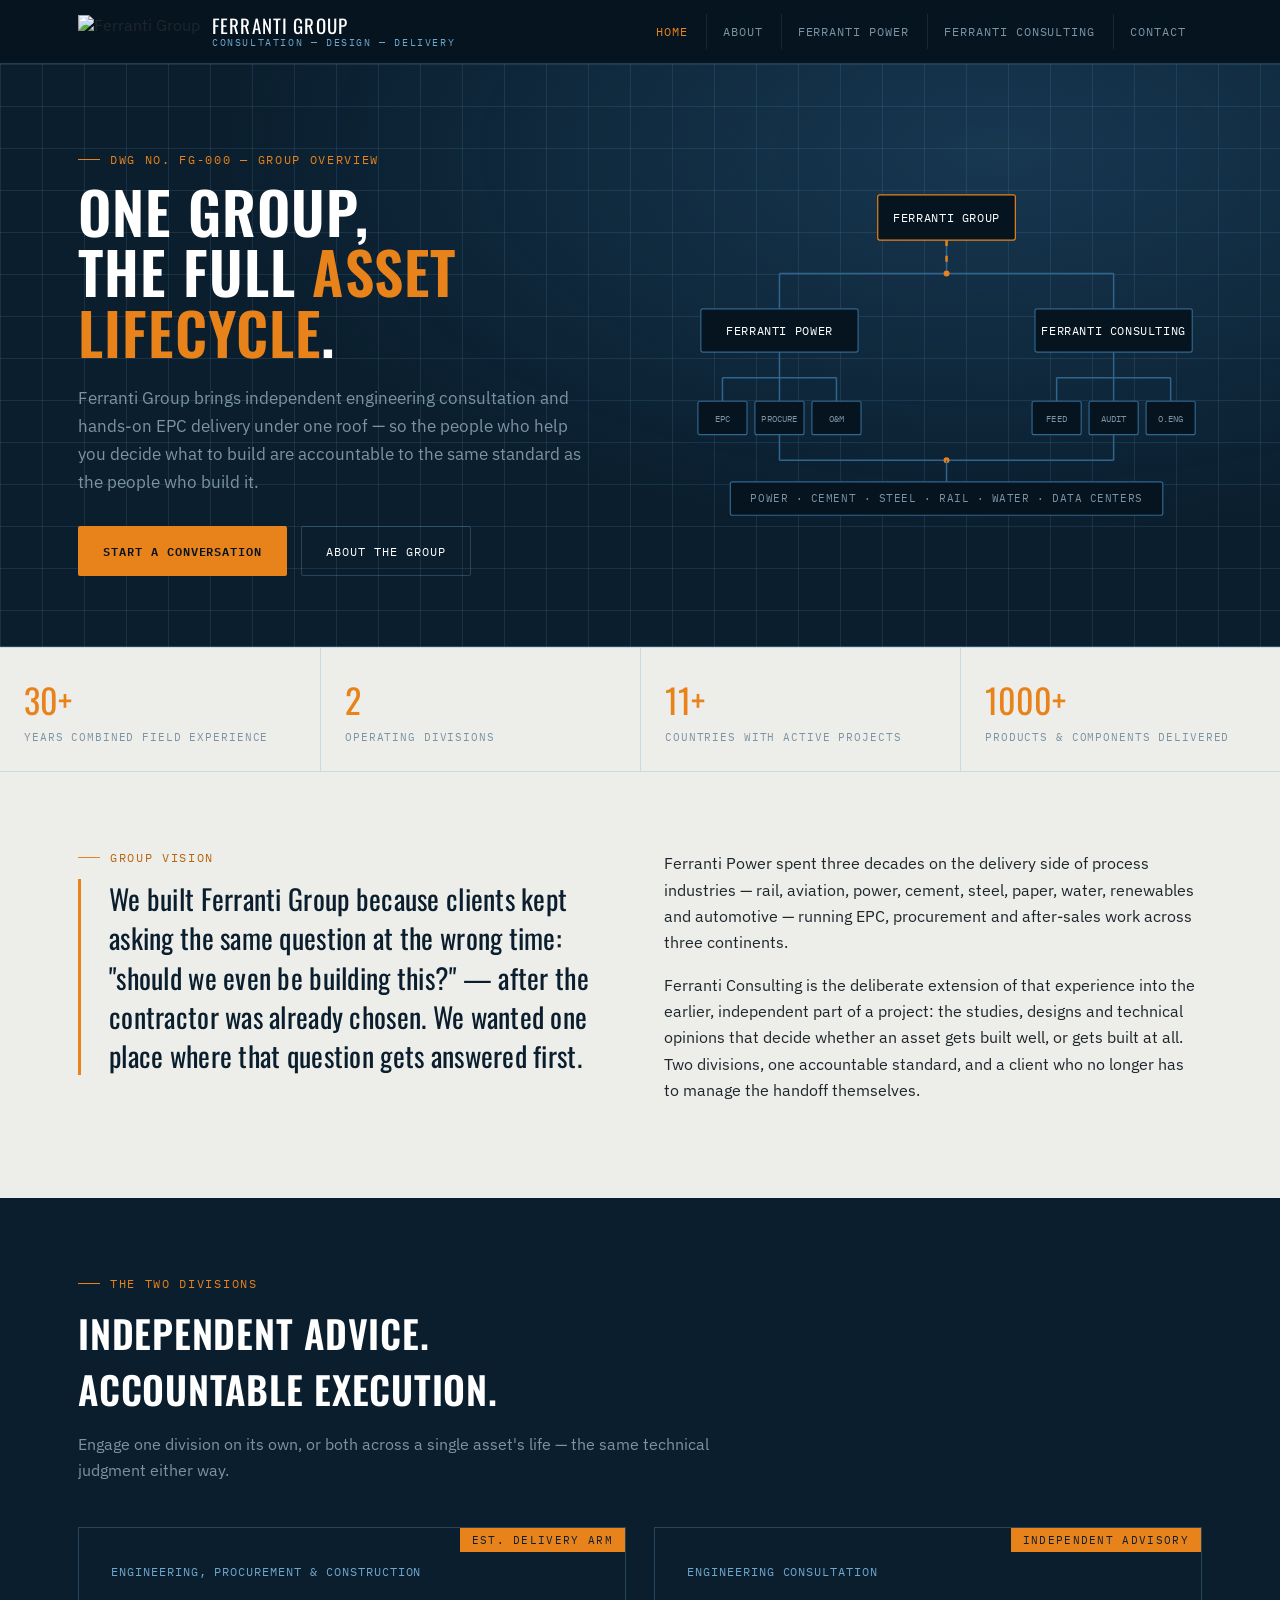
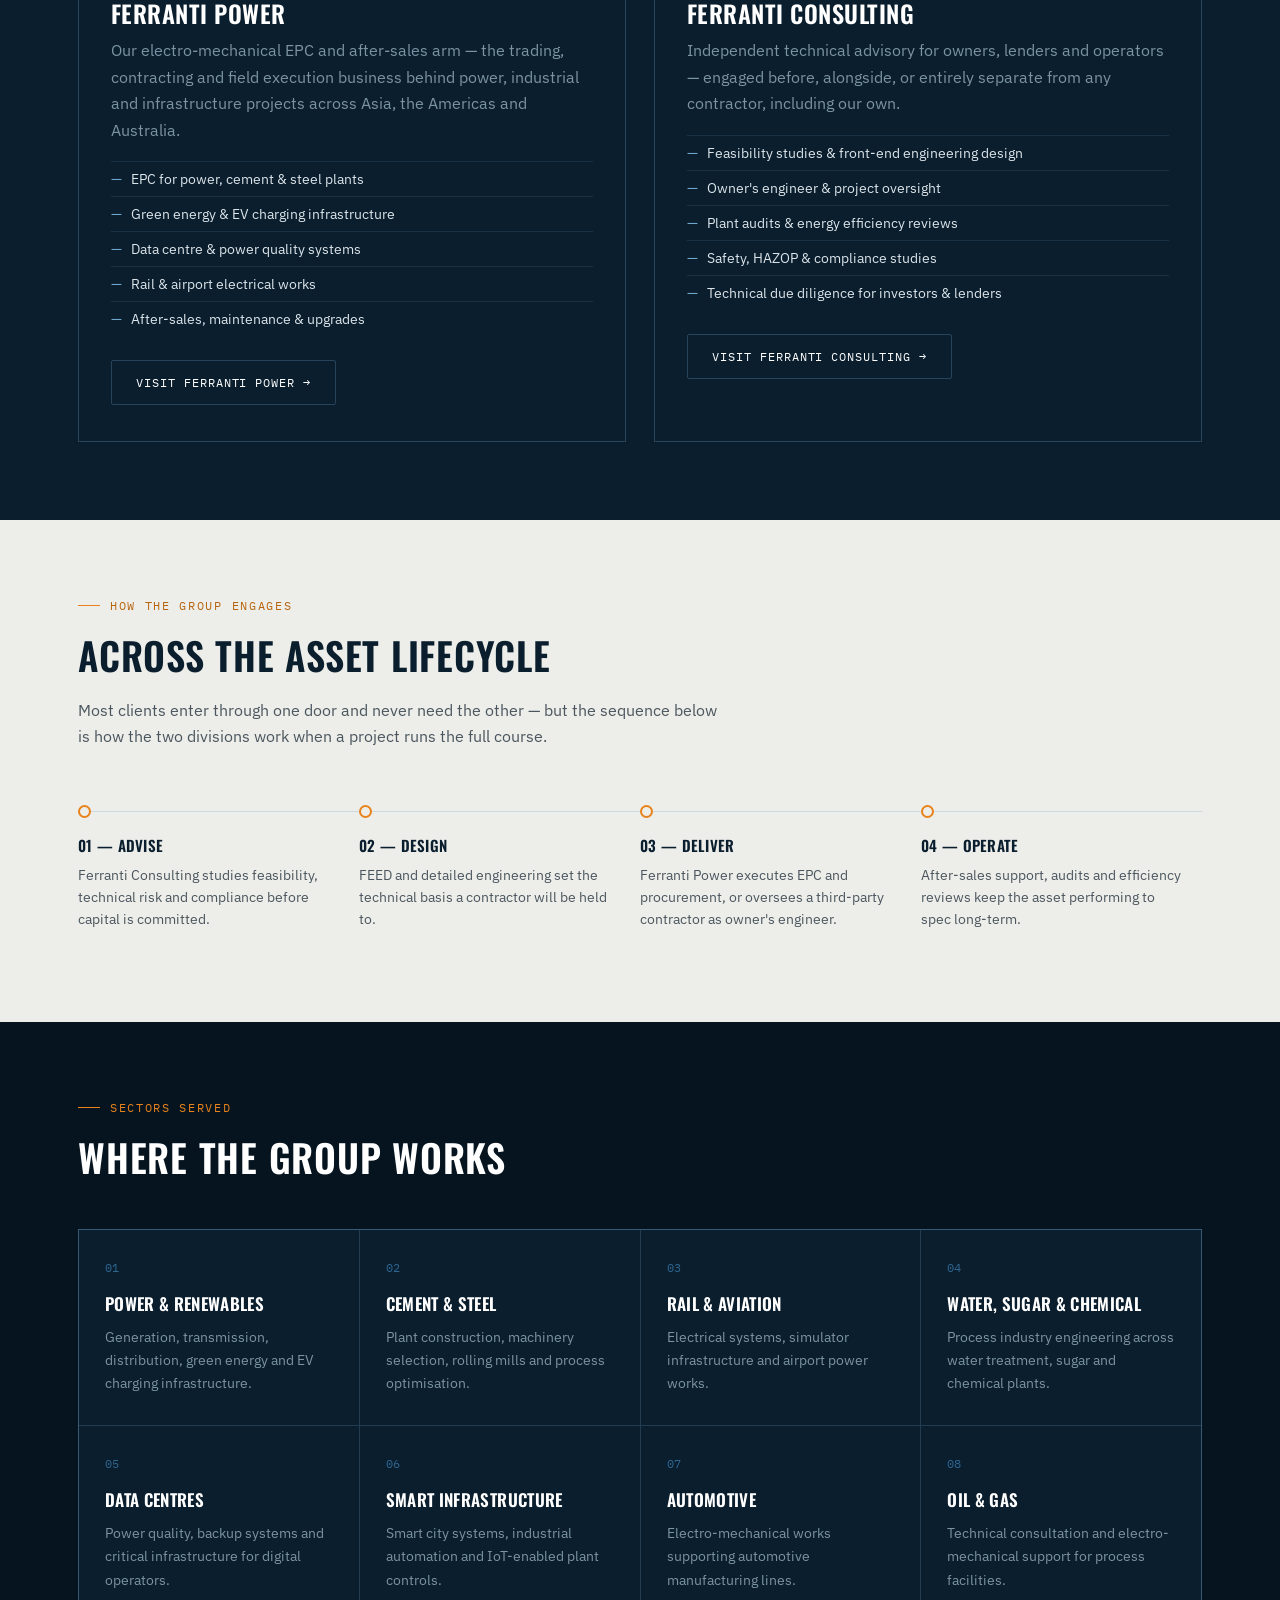
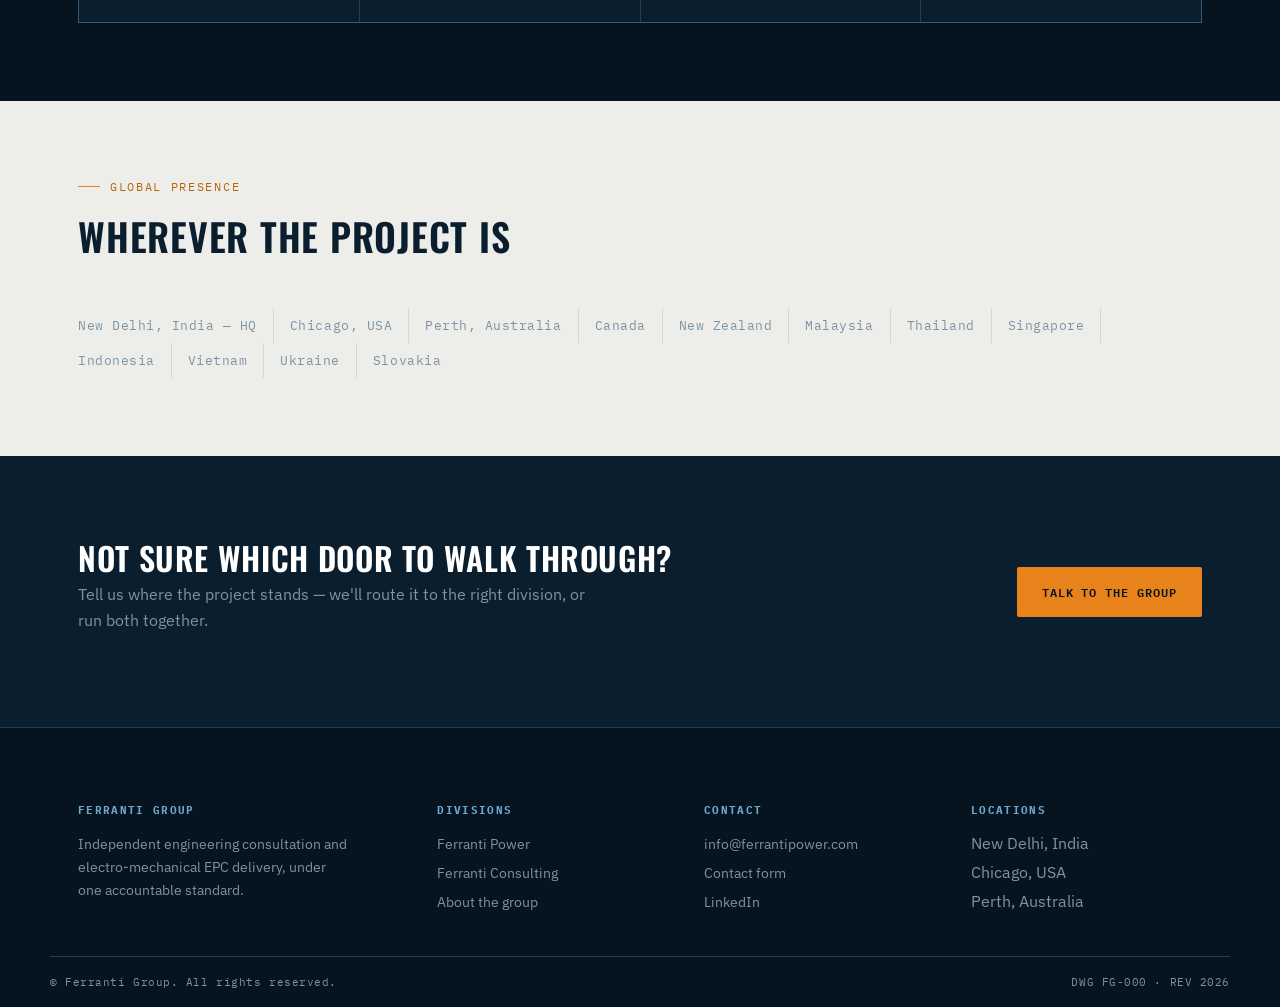
==== commit 28c5bfa2: "updated emails and contact form" ====
--- a/index.html
+++ b/index.html
@@ -281,7 +281,7 @@
     <div>
       <h5>Contact</h5>
       <ul>
-        <li><a href="mailto:info@ferrantigroup.com">info@ferrantigroup.com</a></li>
+        <li><a href="mailto:info@ferrantipower.com">info@ferrantipower.com</a></li>
         <li><a href="contact.html">Contact form</a></li>
         <li><a href="https://www.linkedin.com/in/ferranti-power-912713331/">LinkedIn</a></li>
       </ul>
--- a/css/style.css
+++ b/css/style.css
@@ -205,6 +205,7 @@
 section.on-navy h2, section.on-navy h3{ color:#fff; }
 section.on-navy p{ color:var(--mist); }
 section.on-navy-deep{ background:var(--navy-deep); color:#fff; }
+section.on-navy-deep h2, section.on-navy-deep h3{ color:#fff; }
 
 /* divisions */
 .division-grid{ display:grid; grid-template-columns:1fr 1fr; gap:28px; }
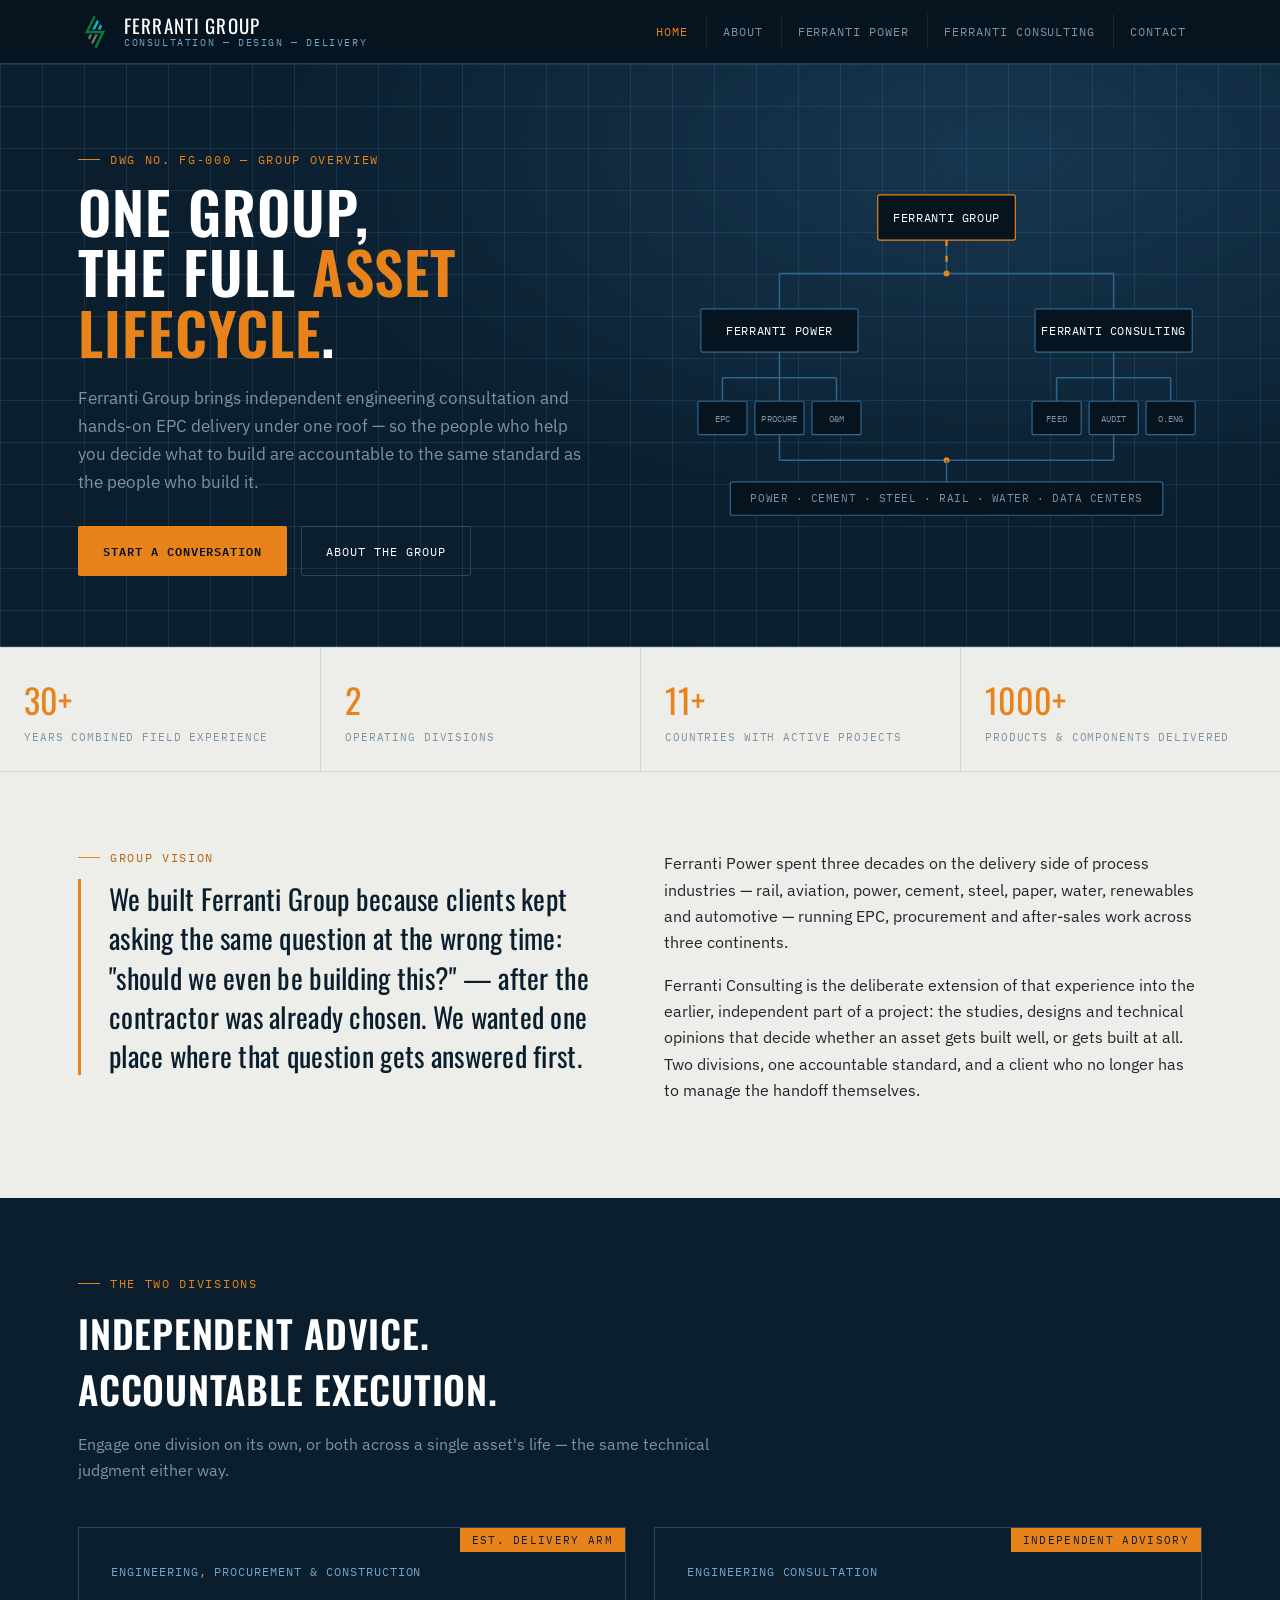
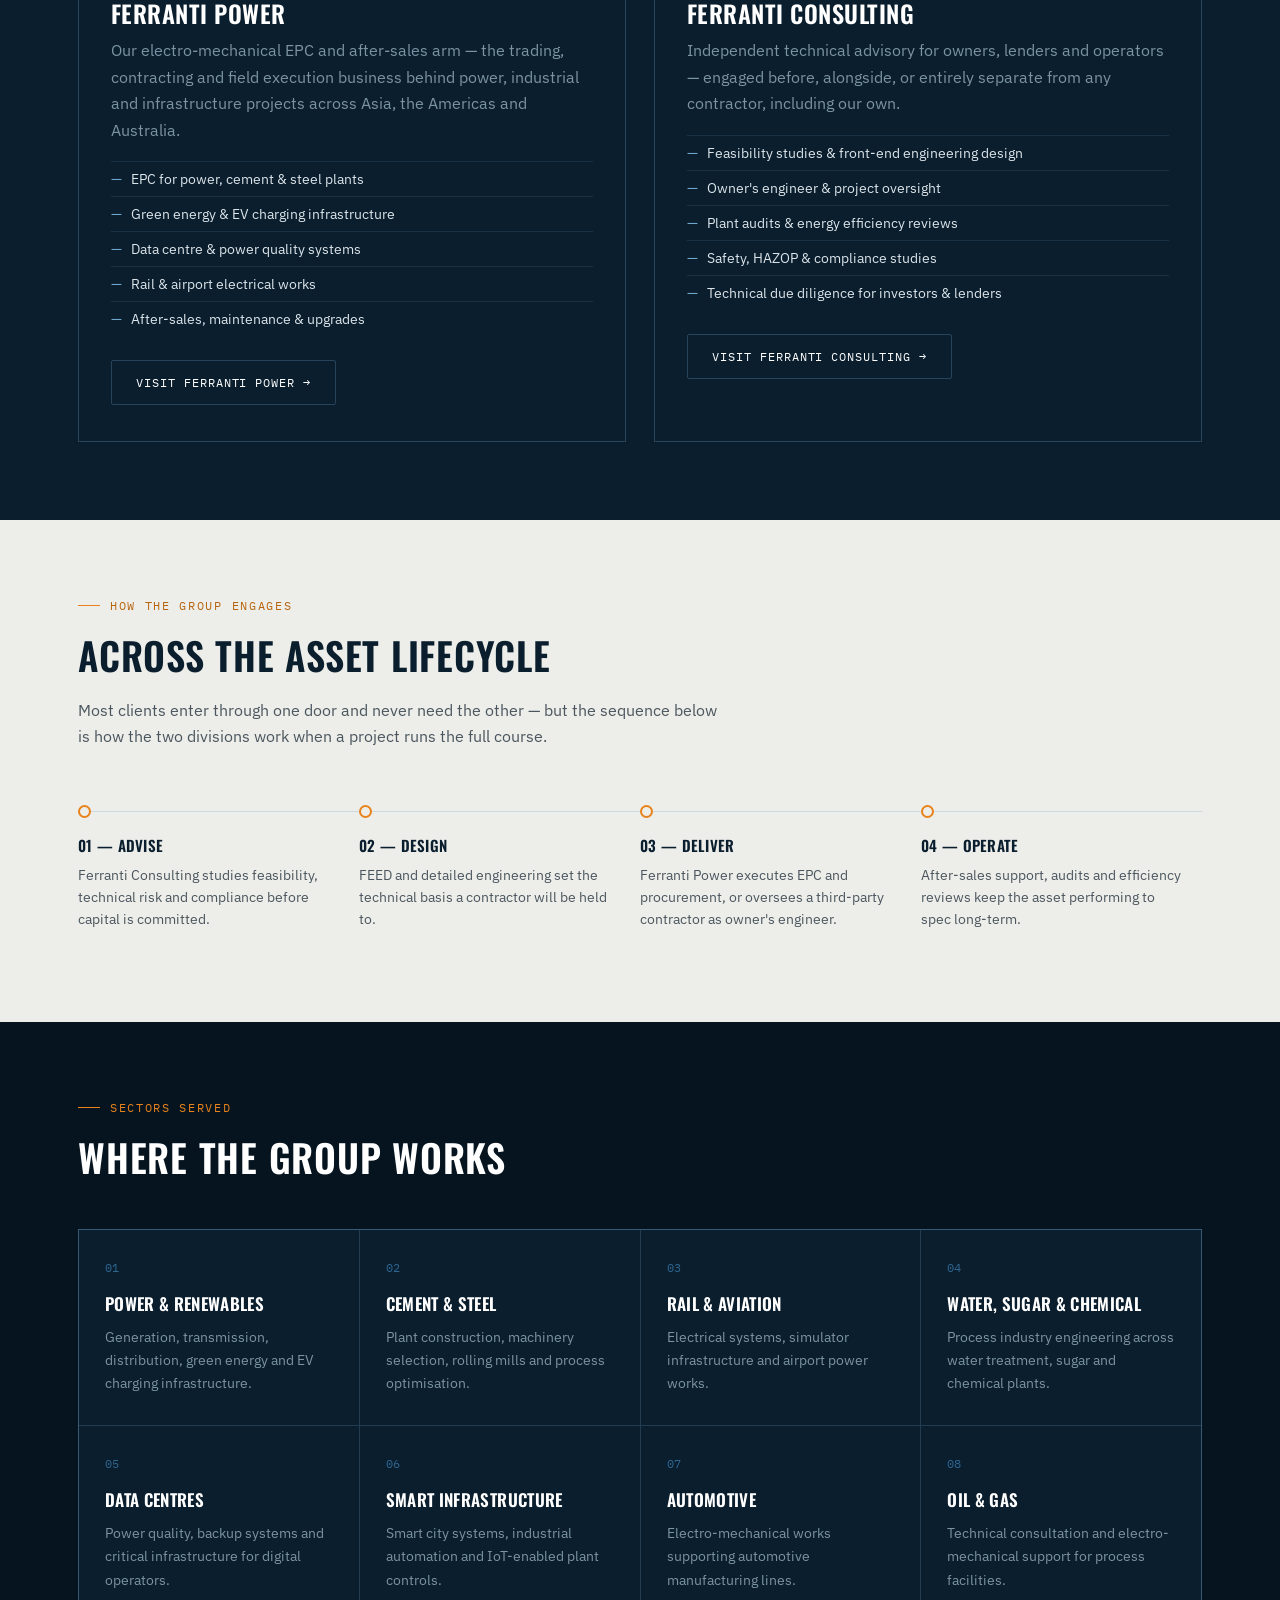
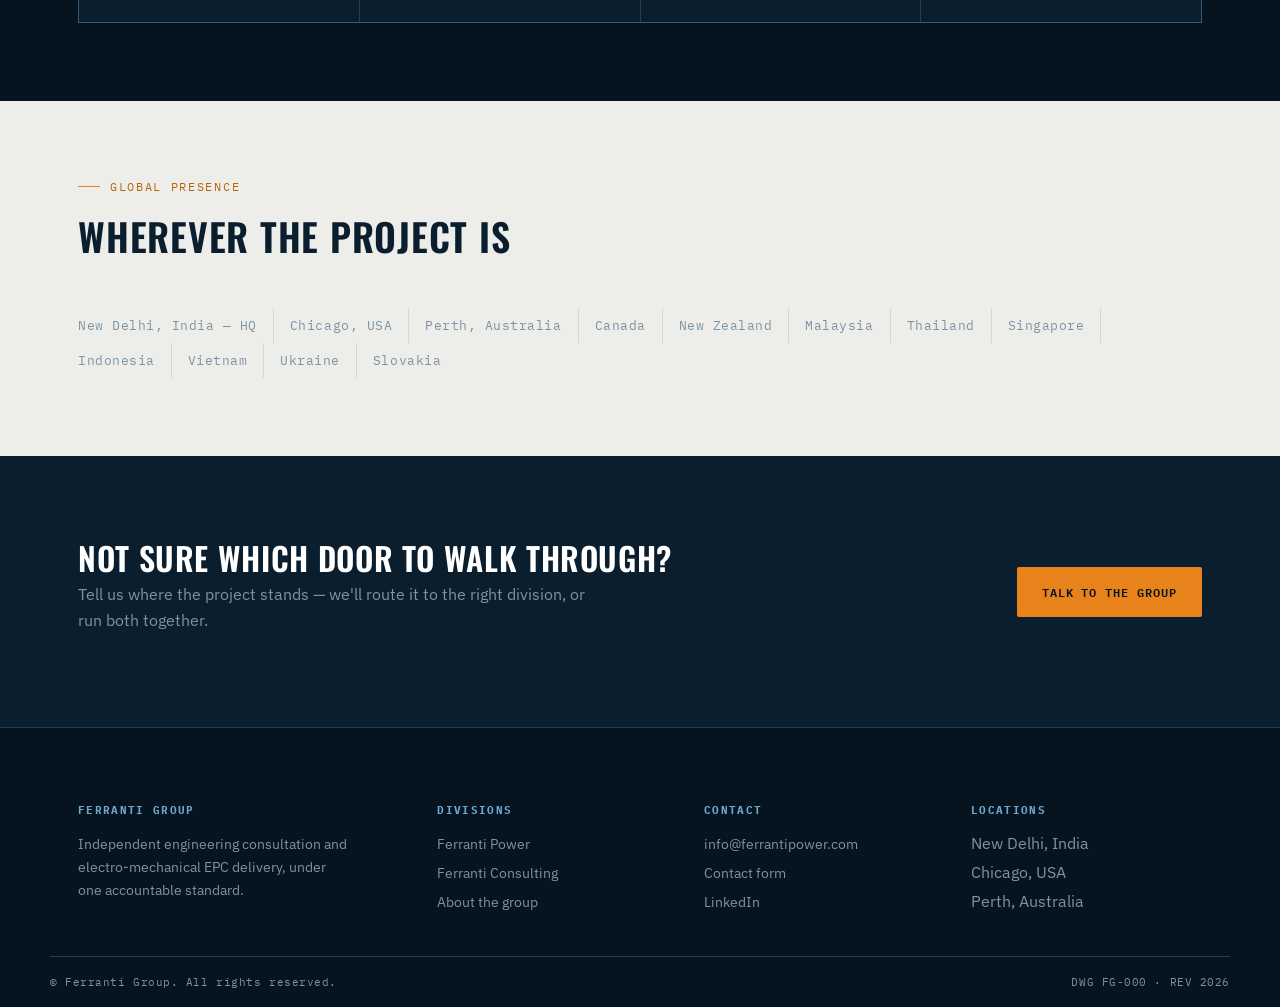
==== commit 5ab9d7d0: "image and icon dump" ====
--- a/index.html
+++ b/index.html
@@ -14,7 +14,7 @@
 <header class="titleblock-header">
   <div class="bar">
     <a class="brand" href="index.html">
-      <img src="https://ferrantipower.com/images/icon/logo-noBG.png" alt="Ferranti Group">
+      <img src="/images/icon/logo-noBG.png" alt="Ferranti Group">
       <span class="brand-text">
         <span class="g">Ferranti Group</span>
         <span class="sub">Consultation — Design — Delivery</span>
